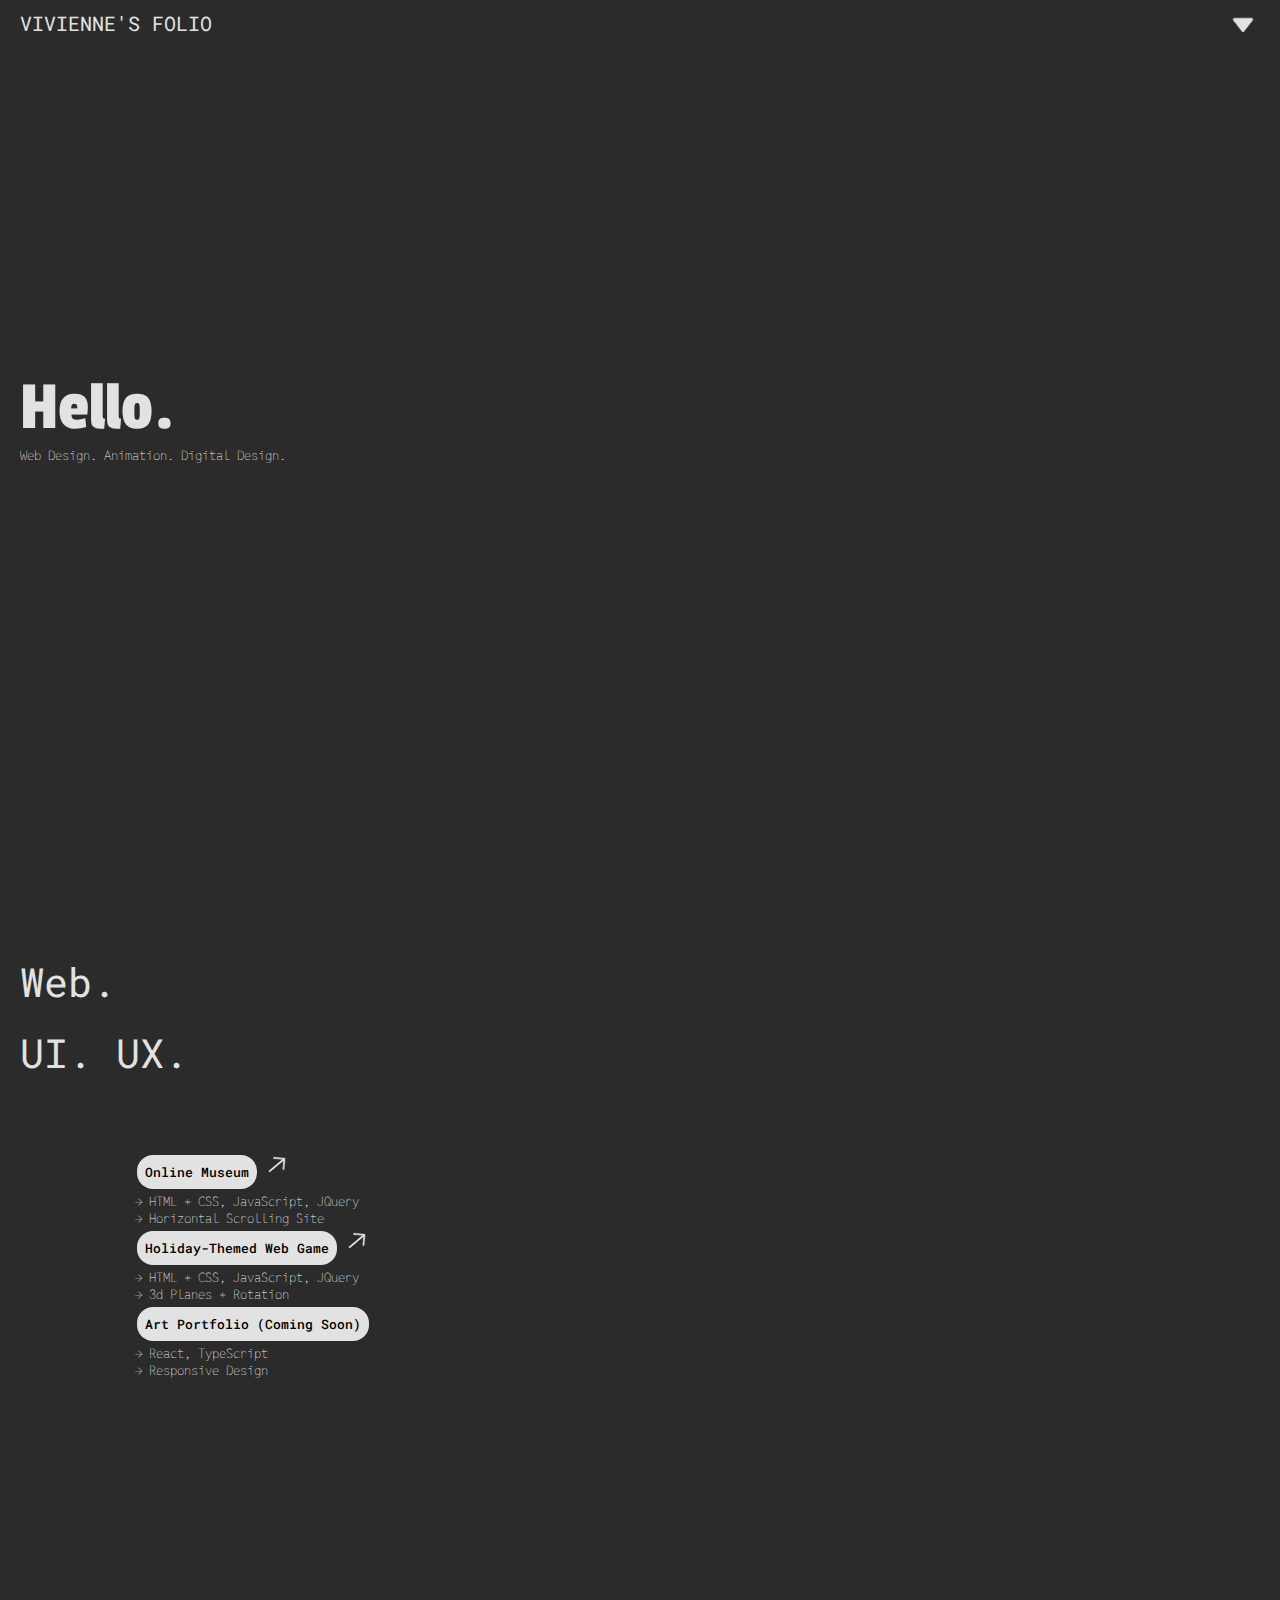
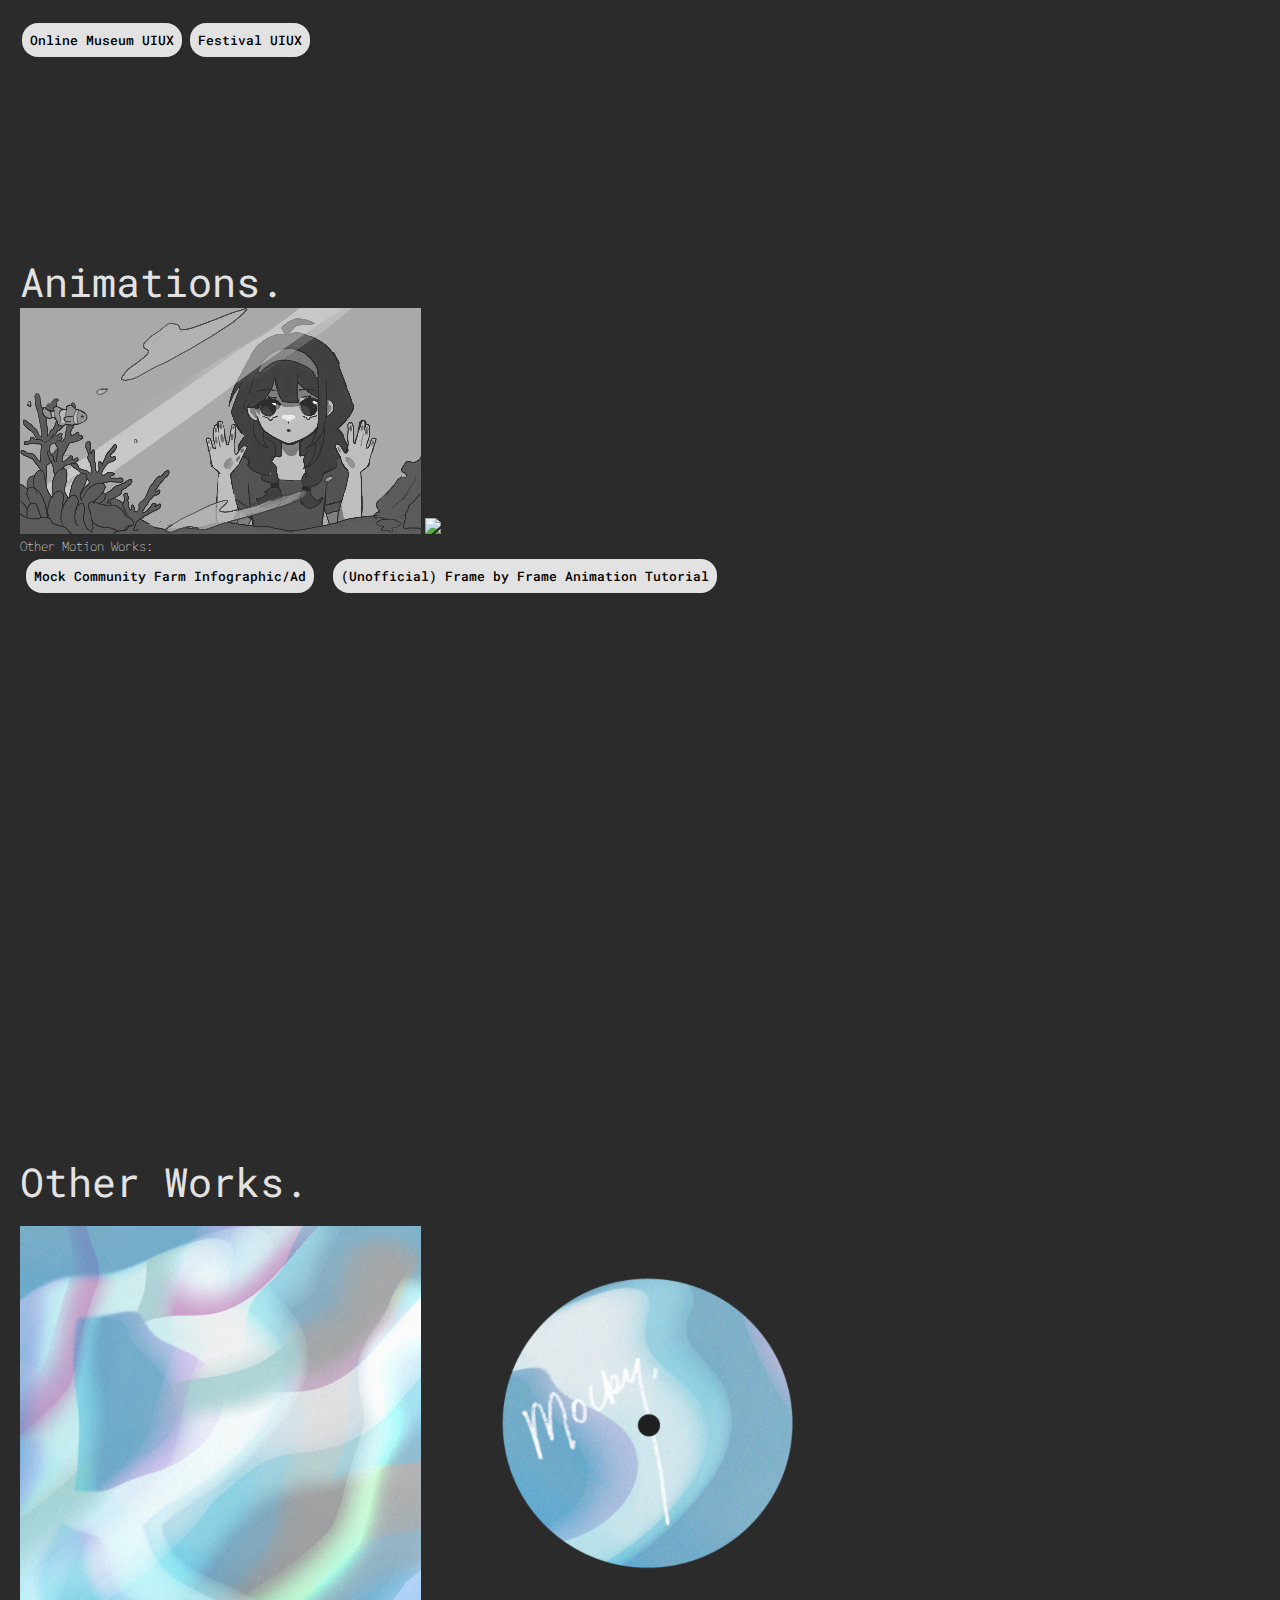
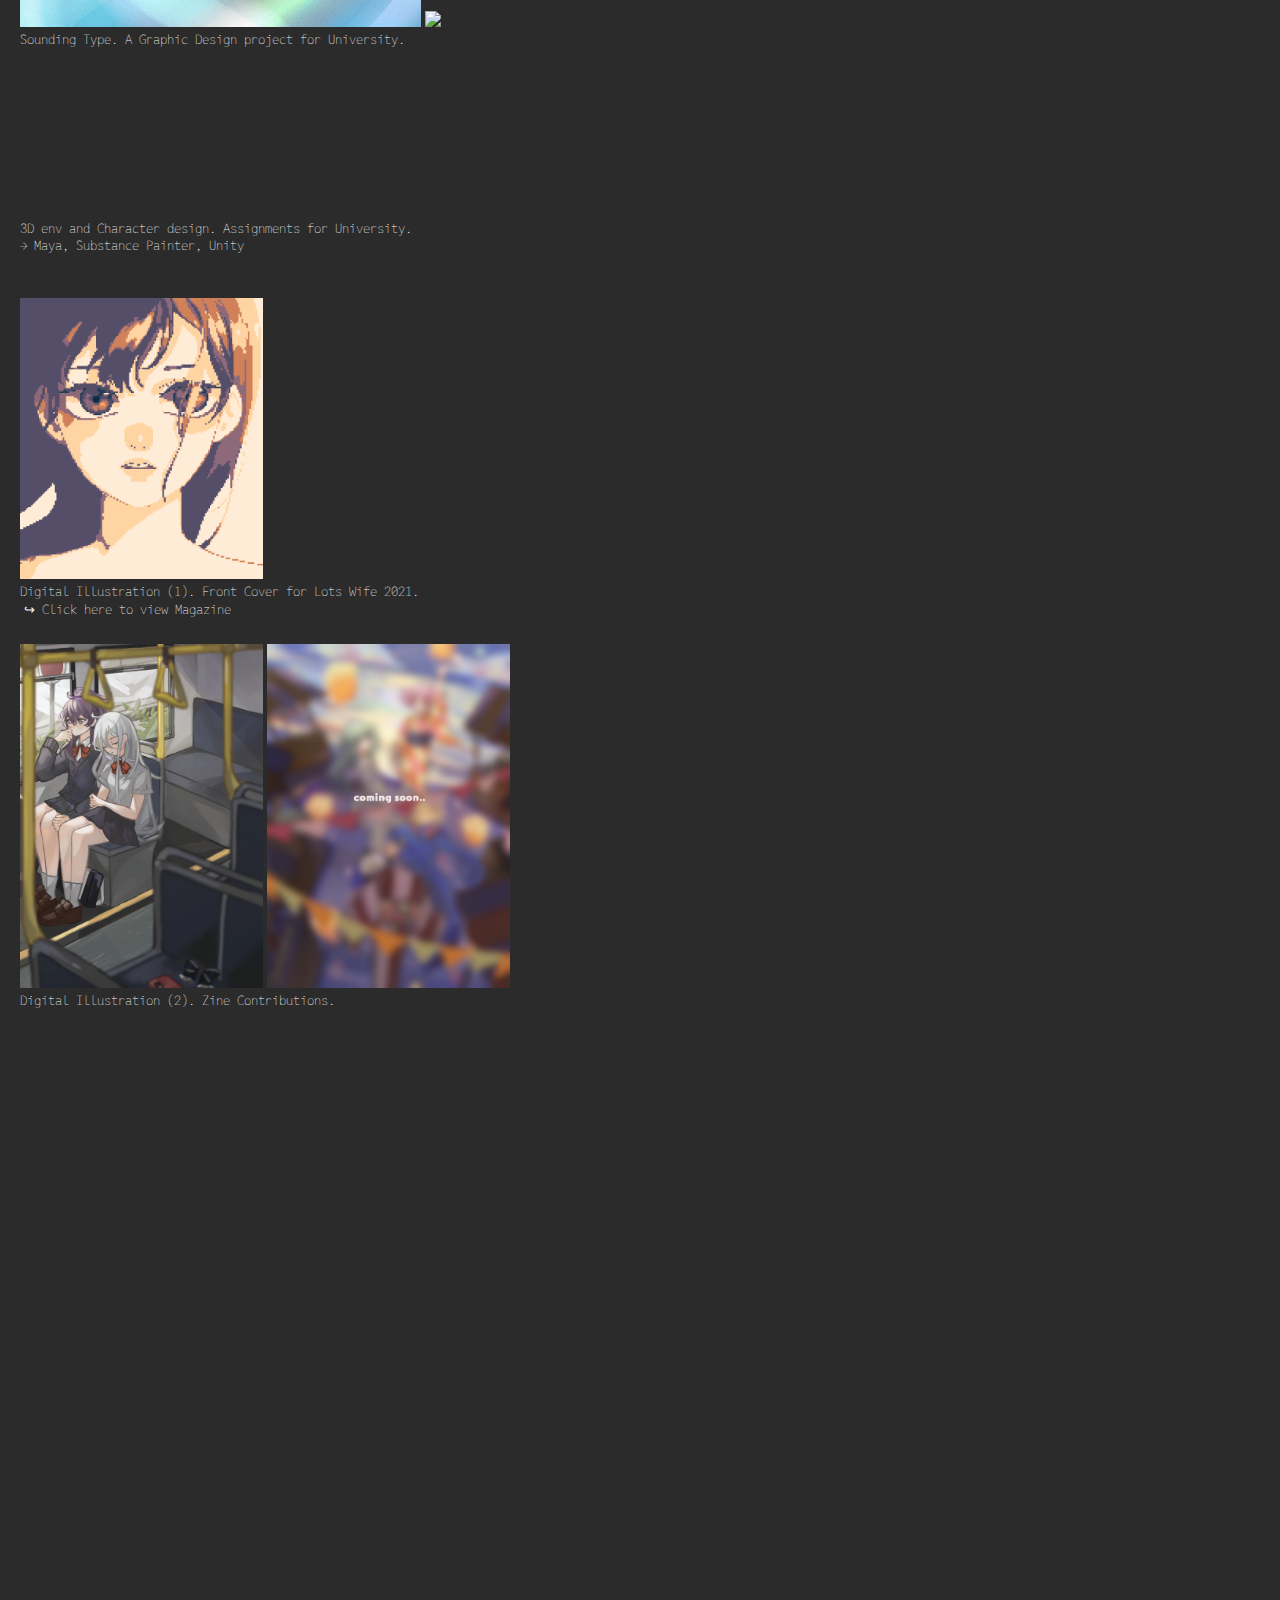
==== index.html @ 4f9b8f93 "Rename page.html to index.html" ====
<!DOCTYPE html>
<html>
  <head>
    <meta charset="UTF-8">
    <meta name="viewport" content="width=device-width, initial-scale=1.0">
    <meta http-equiv="X-UA-Compatible" content="ie=edge">
    <title>test</title>
    <link rel="stylesheet" href="style.css">
    <link rel="icon" href="" type="">

    <link rel="preconnect" href="https://fonts.googleapis.com">
    <link rel="preconnect" href="https://fonts.gstatic.com" crossorigin>
    <link href="https://fonts.googleapis.com/css2?family=Passion+One:wght@400;700;900&family=Reddit+Mono:wght@200..900&family=Roboto+Mono:ital,wght@0,100..700;1,100..700&display=swap" rel="stylesheet">
  </head>
  <body>
    
    
    <div id="header" class="pagesection">
      
      <h2 id = "headertext"> VIVIENNE'S FOLIO </h2>
      <div id="navbar" class="nav">
      
        <img class = "menubutton" onclick="openMenu()" id ="menuicon" src="icons/iconmonstr-caret-down-filled-240.png">
        
        <div id="navbarcontents" class="navcontents">
          <a class = "menulink" href="#webcontentpage">Web . UI/UX</a>  <br/>
          <a class = "menulink" href="#animationpage">Animation</a>  <br/>
          <a class = "menulink" href="#Other">Other Works.</a>  <br/>
          <a class = "menulink" href="#aboutmepage">Me.</a>
        </div>

      </div>
    </div>

    <div id="homepage" class="pagesection">
     
      <div id= "homepagetext">  
        <h1 id = "homepageheading"> Hello. </h1>
        <p> Web Design. Animation. Digital Design. </p> 
      </div>

    </div>


    <div id = "webcontentpage" class="pagesection">
      <h2 class = "sectiontitle"> Web. </h2> <br/>
      <h2 class = "sectiontitle"> UI. UX. </h2> 

      
      

        <div id="weblinksection">

          <div id = "weblinkbuttons"> 
            <button href="pages/vivienne_assignment1/page.html" target=”_blank” id = "museumwebsbutton"> Online Museum </button> <a class = "websitelinksvg" href="pages/vivienne_assignment1/page.html"  target=”_blank”>  <img class = "arrowweblink" src = "icons/iconmonstr-arrow-right-lined-64.png"> </a>
            <p>  &#8594 HTML + CSS, JavaScript, JQuery <br/>  &#8594 Horizontal Scrolling Site  </p>
            <button href="pages/site/proto.html" target=”_blank” id = "xmaswebbutton"> Holiday-Themed Web Game </button> <a class = "websitelinksvg" href="pages/site/proto.html" target=”_blank”>  <img class = "arrowweblink" src = "icons/iconmonstr-arrow-right-lined-64.png"> </a>
            <p>  &#8594 HTML + CSS, JavaScript, JQuery <br/>  &#8594 3d Planes + Rotation </p>
            <button> Art Portfolio (Coming Soon)</button> 
            <p>  &#8594 React, TypeScript <br/>  &#8594 Responsive Design </p>
          </div>
          
         <!--<embed id = "samplesite1" class = "samplesite" src="pages/vivienne_assignment1/page.html" style="width: 48vw; height: 48vh;">--> 
          <iframe id = "samplesite1" class ="samplesite" frameBorder="0" src="pages/vivienne_assignment1/page.html"> </iframe>
          <iframe id = "samplesite2" class ="samplesite" frameBorder="0" src="pages/site/proto.html"> </iframe>
          <br/>

        </div>

      
        
        <div id="uisection">
          <button href="https://www.figma.com/proto/WMw7WQeyi7zPGj8asecyRS/activation-webpage?node-id=0%3A1"> Online Museum UIUX </button>
          <button href="https://www.figma.com/proto/tFUfoQuM3sCkhWz40V9Qg9/webpage?node-id=0%3A1"> Festival UIUX </button>  
        </div>

     

    </div>

    <div id = "animationpage" class="pagesection">
      <h2 id = "animheading" class = "sectiontitle"> Animations. </h2>

      <div id = "animationlayout" class = "othersection"> 
        <video id="anim2" class = "animshowcase" autoplay loop muted>
          <source src="content/Comp 1_1.mp4" type="video/mp4">
        </video>
        <img id= "anim1" class = "animshowcase" src="content/shortanim.gif">
        <video id="anim3" class = "animshowcase" autoplay loop muted>
          <source src="content/LFFanim_preview.mp4" type="video/mp4">
        </video>
      </div>

      <p> Other Motion Works: </p>

      <a href="https://drive.google.com/file/d/1MJJL5-7arNazjq2_z178JiNShPTnDwL_/preview" target=”_blank”>
        <button> Mock Community Farm Infographic/Ad </button>
      </a>

      <a href="https://drive.google.com/file/d/1d7mwHnjquBHbKj4b9lFWCbNDM65Jx17Y/preview" target=”_blank”>
        <button>(Unofficial) Frame by Frame Animation Tutorial</button>
      </a>


    </div>

    <div id = "Other" class="pagesection">
      <h2 class = "sectiontitle" > Other Works. </h2> <br/>

      <div class = "othersection">
        <img class = "otherimgs" src="content/3_spotify_cover.png">
        <img class = "otherimgs" src="content/backofcover3.png">
        <img class = "otherimgs" src="content/1-Sounding-Type-Template-Sleeve.png">

        <p> Sounding Type. A Graphic Design project for University.</p>
      </div><br/>

      <div class = "othersection">
        <video id="3d1" class = "vid3dshowcase" autoplay loop muted>
          <source src="content/3denvisland_1.mp4" type="video/mp4">
        </video>
        <video id="3d2" class = "vid3dshowcase" autoplay loop muted>
          <source src="content/char.mp4" type="video/mp4">
        </video>     

        <p> 3D env and Character design. Assignments for University. <br/>
          &#8594 Maya, Substance Painter, Unity </p>

      </div><br/>

      <div id = "othersectionillust" class = "othersection">
        <img id = "illust" class = "illustrations" src="content/illustrations/viviennelam.pixelart.anime.2.png"> 

        <p> Digital Illustration (1). Front Cover for Lots Wife 2021.</p>
        <a id= "magazinelink" href="https://www.yumpu.com/en/document/view/65536654/lots-wife-edition-2-2021" target=”_blank”>
          &#8618 Click here to view Magazine </a>
          <br/>

        <img id = "illust" class = "illustrations" src="content/illustrations/image.png">
        <img id = "illust" class = "illustrations" src="content/illustrations/previewzine.png">
        <p> Digital Illustration (2). Zine Contributions.</p>
      </div><br/>

    </div>

    <div id = "aboutmepage" class="pagesection">
 
    </div>



    <script src="pagejs.js"></script>
</body>
</html>
---- style.css ----
* {
    margin: 0;
    padding: 0;
    box-sizing: border-box;
}

body {
    margin: 10px 20px 10px;
    height: auto;
    width: 95vw;
    /* add font later*/
    background-color: #2a2b2a;
}

p {
    font-family:"Reddit Mono", monospace;
    font-weight: 100;
    font-size: 13px;
    color: #f6f6f6;
    cursor: default;
}

a {
    text-decoration: none;
    font-family:"Reddit Mono", monospace;
    color: #f6f6f6;
    font-weight: 100;
    cursor: pointer;
    font-size: 13px;
    padding: 4px;
}

iframe {
    position: absolute;
    width: 1236px;
    height: 714px;
    -webkit-transform: scale(0.5);
    -moz-transform: scale(0.5);
    -o-transform: scale(0.5);
    transform: scale(0.5);
    top: -27vh;
    left: 16vw;
}

.samplesite {
    visibility: hidden;
}
button {
    background-color: #e2e2e2;
    text-align: center;
    text-decoration: none;
    display: inline-block;
    margin: 4px 2px;
    border-radius: 16px;
	border: none;
	padding: 8px;
	cursor: pointer;
    font-family: "Roboto Mono", monospace;
    font-weight: 500;
    font-size: 13px;
    z-index: 5;
}


#headertext{
    font-size: 20px;
}
.menulink{
    margin-bottom: -7px;
    display: block;
    text-align: right;
}

.nav{
    position: fixed;
    top: 0px;
    right: 1vw;
    width: min-content;
    height: auto;
    z-index: 100;
}

#header {
    position: relative;
    display: block;
    align-items: center; 
	justify-content: center;
    width: 100%;
    min-height: 5vh;
}

#menuicon{
    background-color: transparent; 
    width: 48px;
    margin-left: 75px;
    cursor: pointer;
    mix-blend-mode: screen;
}

#navbarcontents{
    visibility: hidden;
    background-color: rgba(0, 0, 0, 0.445);
    max-width: fit-content;
    padding: 10px;
    border-radius: 6px;
}

.visible {
    visibility: visible !important;
}

.pagesection{
    position: relative;
    display: block;
    align-items: center; 
	justify-content: center;
    width: 100%;
    min-height: 100vh;
}

.othersection{
    position: relative;
    display: block;
    align-items: center; 
	justify-content: center;
    width: 100%;
    height: min-content;
}

#homepagetext{
    position: relative;
    display: block;
    top: 35vh;
}

#homepageheading{
    font-size: 70px;
}

#othersectionillust{
    height: 62vw;

}

#illust {
 margin-top: 2vw;
}

.otherimgs{
    width: 33%;
}

h1 {
    font-size: 120px;
	color: #e2e2e2;
    font-family: "Passion One", sans-serif;
    font-weight: 400;
    cursor: default;
}

h2 {
    font-size:40px;
	color: #e2e2e2;
    font-family: "Roboto Mono", monospace;
    font-weight: 400;
    cursor: default;
}

.samplesite{
    position: absolute;
    right: 8vw;
    top:0;
}

.buttonclicked {
    opacity: 50%;
}
.websitelinksvg{
    cursor: pointer;
    width: 40px;
}

.arrowweblink {
    position: absolute;
    transform: rotate(-40deg);
    width: 28px;
}
#uisection {
    position: relative;
    display: block;

    width: fit-content;
}

#weblinksection {
    position: relative;
    width: 95vw;
    height: 60vh;
}

#weblinkbuttons {
    position: relative;
    display: block;
    width: max-content;
    margin-left: 9vw;
    padding-top: 8vh;
}

.animshowcase{
    display: inline-block;
    width: 33%;
}
.vid3dshowcase{
    display: inline-block;
    width: 49%;
}

.illustrations{
    width:20%;
}

#anim1 {
    width: 25vw;
}

  /* Phone 
@media only screen and (max-width: 680px) {
    #prevpagebtn, #nextpagebtn {
      display: none;
    }

    body {
        height: 100vh;
        justify-content: center;
        align-items: center;
        overflow: visible;
    

        background-color: #2a2b2a;
    }

    .flipbook {

        position: relative;
        height: 505.2px;
        width: 357px;
        transition: transform 0.5s;
        align-content: center;
        vertical-align: middle;
    }

    .pages {
        position: relative;
        width: 100%;
        height: 100%;    
        top: 0;
        left: 0;
        align-content: center;
        vertical-align: middle;
        margin-bottom: 113%;
    }

    .frontpage, .backpage{
        background-color: white;
        position: relative;
        width: 100%;
        height: 100%;
        margin: 1px;
        top: 0;
        left: 0;
    }

    .backcontent{
        transform: rotateY(0deg);
    }

    .frontpage {
        backface-visibility: hidden;
        border-left:none;
    }

    
    #backhomebutton {
        position: absolute;
        right: 0;
        bottom:-100%;
        width: 15%;
}



  }



  /* iPad 
  @media only screen and (max-width: 1025px) and (orientation: portrait) {


    
  }


  */
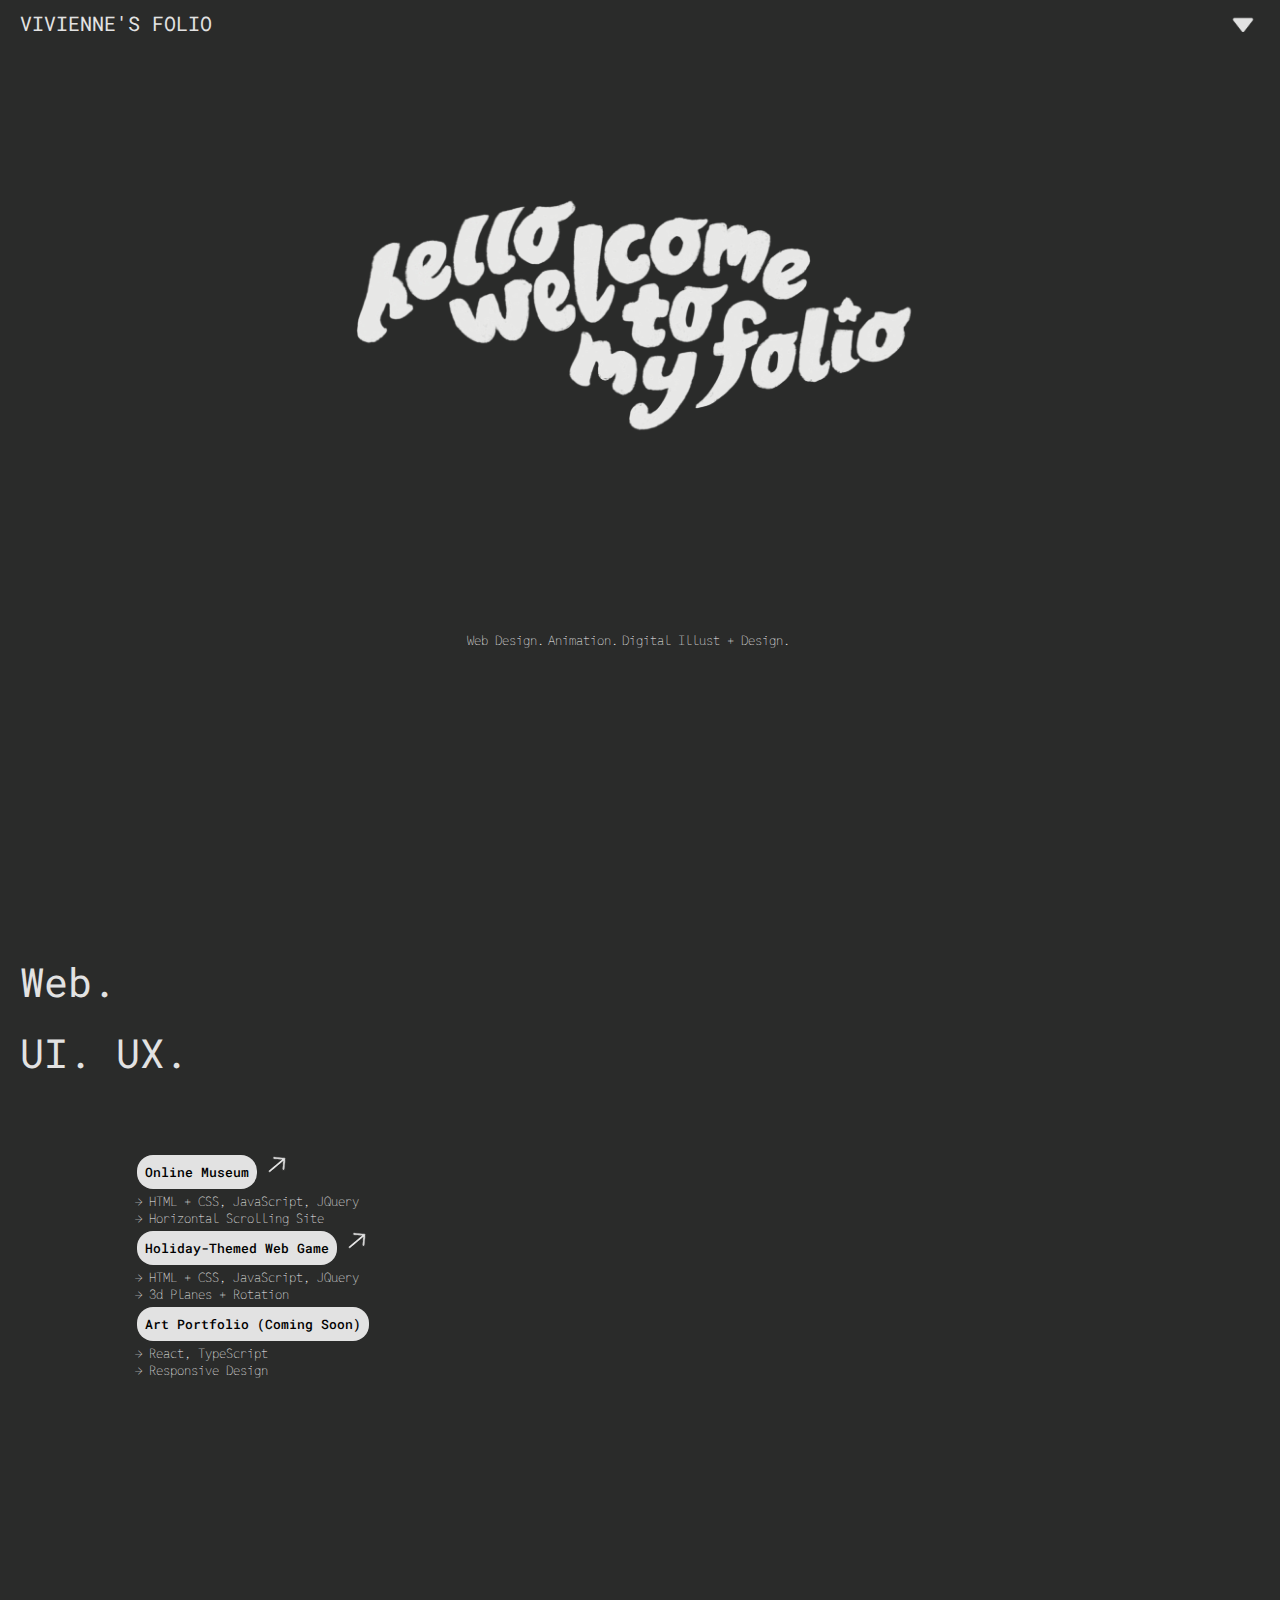
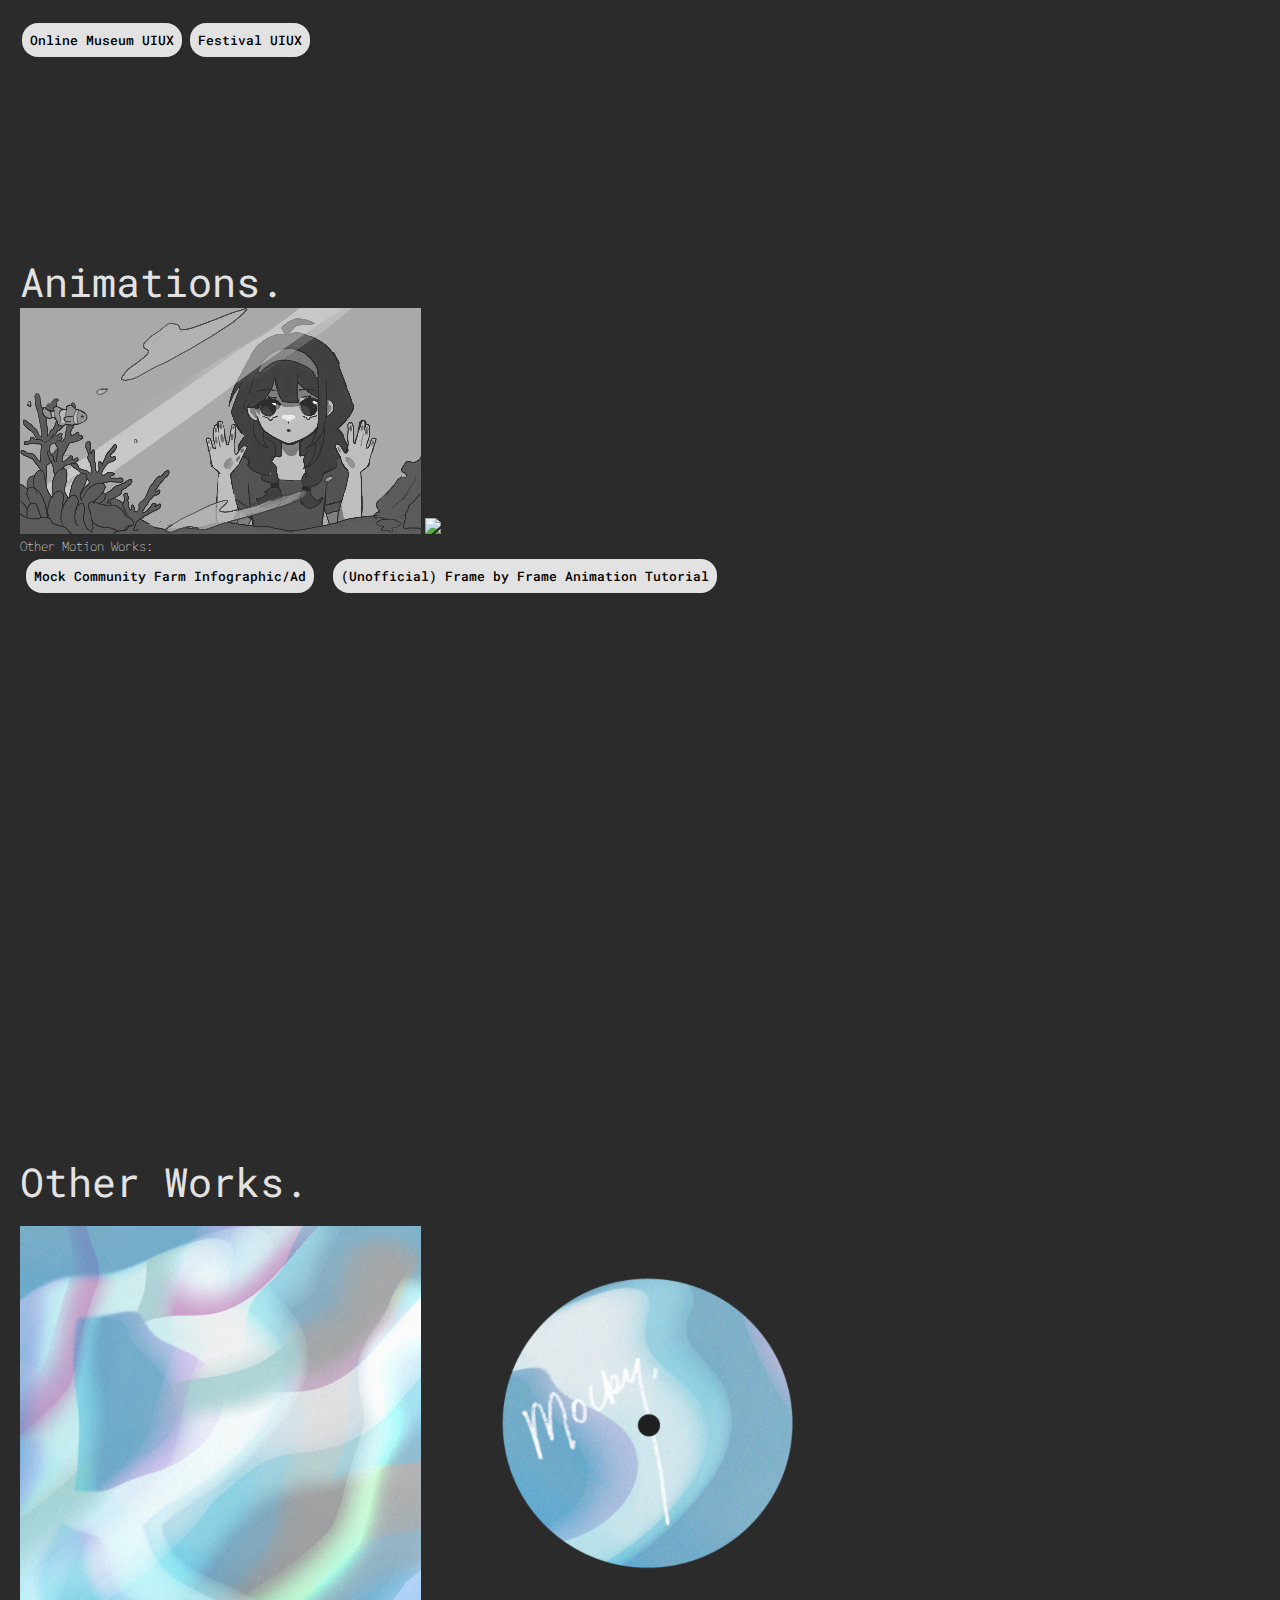
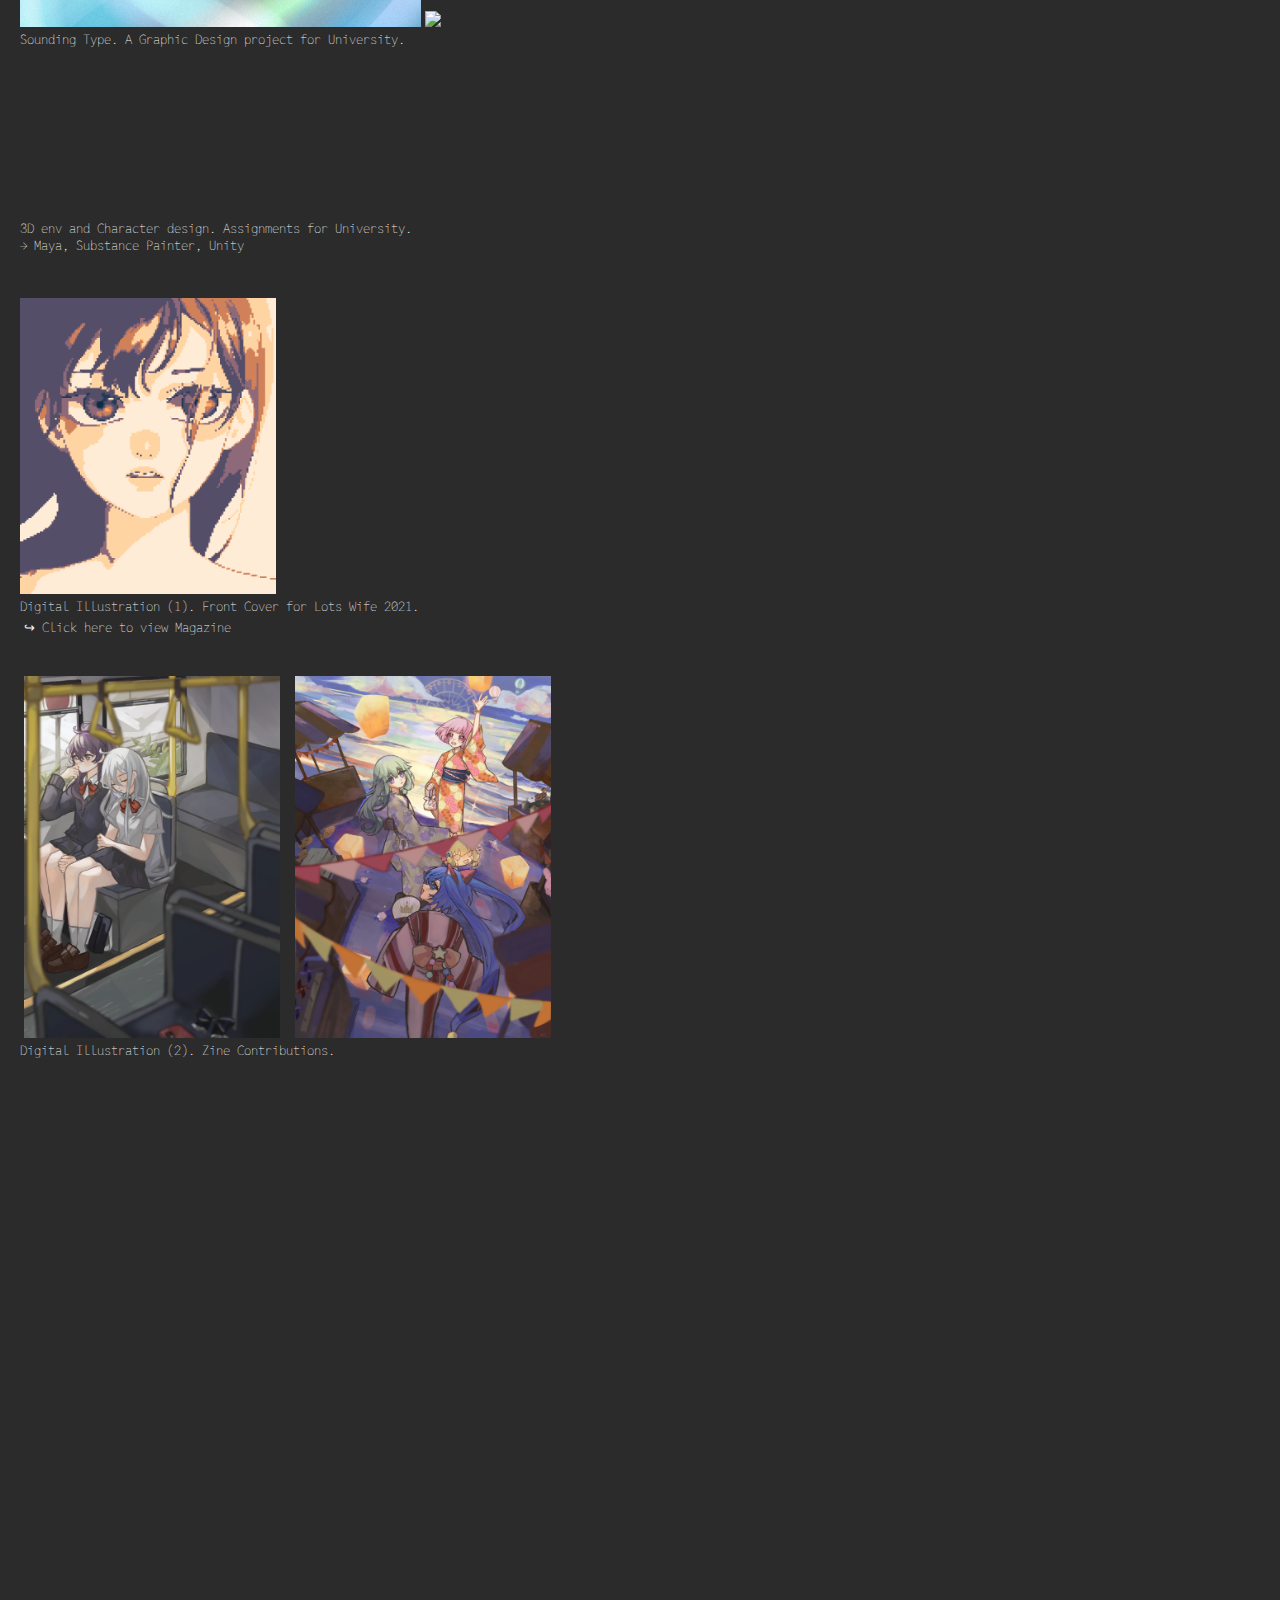
==== commit 6c9de458: "site update" ====
--- a/index.html
+++ b/index.html
@@ -33,10 +33,36 @@
     </div>
 
     <div id="homepage" class="pagesection">
-     
-      <div id= "homepagetext">  
-        <h1 id = "homepageheading"> Hello. </h1>
-        <p> Web Design. Animation. Digital Design. </p> 
+      
+
+      <div id = "introtext">
+        <img onmouseover = "movetextup(introtexthello1)" onmouseout = "reverttext(introtexthello1)" id = "introtexthello1" class ="introtextall" src = "icons/splashtext/hello_h.png">
+        <img id = "introtexthello2" class ="introtextall" src = "icons/splashtext/hello_e.png">
+        <img id = "introtexthello3" class ="introtextall" src = "icons/splashtext/hello_l1.png">
+        <img id = "introtexthello4" class ="introtextall" src = "icons/splashtext/hello_l2.png">
+        <img id = "introtexthello5" class ="introtextall" src = "icons/splashtext/hello_o.png">
+        <img id = "introtextwelcome1" class ="introtextall" src = "icons/splashtext/welcome_w.png">
+        <img id = "introtextwelcome2" class ="introtextall" src = "icons/splashtext/welcome_e1.png">
+        <img id = "introtextwelcome3" class ="introtextall" src = "icons/splashtext/welcome_l.png">
+        <img id = "introtextwelcome4" class ="introtextall" src = "icons/splashtext/welcome_c.png">
+        <img id = "introtextwelcome5" class ="introtextall" src = "icons/splashtext/welcome_o.png">
+        <img id = "introtextwelcome6" class ="introtextall" src = "icons/splashtext/welcome_m.png">
+        <img id = "introtextwelcome7" class ="introtextall" src = "icons/splashtext/welcome_e.png">
+        <img id = "introtextto1" class ="introtextall" src = "icons/splashtext/to_t.png">
+        <img id = "introtextto2" class ="introtextall" src = "icons/splashtext/to_o.png">
+        <img id = "introtextmy1" class ="introtextall" src = "icons/splashtext/my_m.png">
+        <img id = "introtextmy2" class ="introtextall" src = "icons/splashtext/my_y.png">
+        <img id = "introtextfolio1" class ="introtextall" src = "icons/splashtext/folio_f.png">
+        <img id = "introtextfolio2" class ="introtextall" src = "icons/splashtext/folio_o.png">
+        <img id = "introtextfolio3" class ="introtextall" src = "icons/splashtext/folio_l.png">
+        <img id = "introtextfolio4" class ="introtextall" src = "icons/splashtext/folio_i.png">
+        <img id = "introtextfolio5" class ="introtextall" src = "icons/splashtext/folio_o2.png">
+      </div>
+
+      <div id ="subheadingcont">
+        <p class = "introsubheading"> Web Design.</p>
+        <p class = "introsubheading">  Animation.</p> 
+        <p class = "introsubheading"> Digital Illust + Design. </p> 
       </div>
 
     </div>
@@ -52,9 +78,9 @@
         <div id="weblinksection">
 
           <div id = "weblinkbuttons"> 
-            <button href="pages/vivienne_assignment1/page.html" target=”_blank” id = "museumwebsbutton"> Online Museum </button> <a class = "websitelinksvg" href="pages/vivienne_assignment1/page.html"  target=”_blank”>  <img class = "arrowweblink" src = "icons/iconmonstr-arrow-right-lined-64.png"> </a>
+            <button onclick="opensamplesite('samplesite1')" href="pages/vivienne_assignment1/page.html" target=”_blank” id = "museumwebsbutton"> Online Museum </button> <a class = "websitelinksvg" href="pages/vivienne_assignment1/page.html"  target=”_blank”>  <img class = "arrowweblink" src = "icons/iconmonstr-arrow-right-lined-64.png"> </a>
             <p>  &#8594 HTML + CSS, JavaScript, JQuery <br/>  &#8594 Horizontal Scrolling Site  </p>
-            <button href="pages/site/proto.html" target=”_blank” id = "xmaswebbutton"> Holiday-Themed Web Game </button> <a class = "websitelinksvg" href="pages/site/proto.html" target=”_blank”>  <img class = "arrowweblink" src = "icons/iconmonstr-arrow-right-lined-64.png"> </a>
+            <button onclick="opensamplesite('samplesite2')"href="pages/site/proto.html" target=”_blank” id = "xmaswebbutton"> Holiday-Themed Web Game </button> <a class = "websitelinksvg" href="pages/site/proto.html" target=”_blank”>  <img class = "arrowweblink" src = "icons/iconmonstr-arrow-right-lined-64.png"> </a>
             <p>  &#8594 HTML + CSS, JavaScript, JQuery <br/>  &#8594 3d Planes + Rotation </p>
             <button> Art Portfolio (Coming Soon)</button> 
             <p>  &#8594 React, TypeScript <br/>  &#8594 Responsive Design </p>
@@ -136,8 +162,21 @@
           &#8618 Click here to view Magazine </a>
           <br/>
 
-        <img id = "illust" class = "illustrations" src="content/illustrations/image.png">
-        <img id = "illust" class = "illustrations" src="content/illustrations/previewzine.png">
+          
+          <a href = "https://drive.google.com/drive/u/3/folders/13IxkqHqr2XqkUUAH7fJuivTV7MjHlETJ">
+            <div id = "zine1cont" class = "illustrationcont">
+              <img id = "zineillust1" class = "illustrations" src="content/illustrations/image.png">
+              <p id = "zine1text"> Click to view Zine. </p>
+            </div>
+          </a> 
+       
+        <a href = "https://oursummersongzine.carrd.co/" target=”_blank”>
+            <div id = "zine2cont" class = "illustrationcont">
+              <img id = "zineillust2" class = "illustrations" src="content/illustrations/summerzine.jpg">
+              <p id = "zine2text"> Click to view Zine. </p>
+            </div>
+        </a>
+          
         <p> Digital Illustration (2). Zine Contributions.</p>
       </div><br/>
 
--- a/style.css
+++ b/style.css
@@ -32,19 +32,17 @@
 
 iframe {
     position: absolute;
-    width: 1236px;
-    height: 714px;
+    width: 100vw;
+    height: 100vh;
     -webkit-transform: scale(0.5);
-    -moz-transform: scale(0.5);
-    -o-transform: scale(0.5);
-    transform: scale(0.5);
+    -moz-transform: scale(0.5vw);
+    -o-transform: scale(0.5vw);
+    transform: scale(0.45);
     top: -27vh;
-    left: 16vw;
-}
-
-.samplesite {
-    visibility: hidden;
-}
+    left: 9vw;
+}
+
+
 button {
     background-color: #e2e2e2;
     text-align: center;
@@ -61,6 +59,41 @@
     z-index: 5;
 }
 
+#introtext {
+    position: relative;
+    display: block;
+    pointer-events: none;
+}
+
+.introtextall{
+    position: absolute;
+    width: 600px;
+    left: 50%;
+    transform: translate(-50%, 40%);
+    transition: 0.3s ease-in-out;
+}
+
+.introsubheading:hover {
+    transform: translate(0, -1vh);
+}
+
+.introsubheading {
+    transition: 0.2s ease-in-out;
+    display: inline-block;
+}
+
+#subheadingcont {
+    position: absolute;
+    width:fit-content;
+    top: 65%;
+    left: 50%;
+    transform: translate(-50%, -50%);
+}
+
+.splashtextraise{
+    transform: translate(-50%, 35%);
+    transition: 0.3s ease-in-out;
+}
 
 #headertext{
     font-size: 20px;
@@ -114,7 +147,7 @@
     display: block;
     align-items: center; 
 	justify-content: center;
-    width: 100%;
+    width: fit-content;
     min-height: 100vh;
 }
 
@@ -131,6 +164,10 @@
     position: relative;
     display: block;
     top: 35vh;
+}
+
+#homepage {
+    width: 100%;
 }
 
 #homepageheading{
@@ -169,7 +206,7 @@
 .samplesite{
     position: absolute;
     right: 8vw;
-    top:0;
+    visibility: hidden;
 }
 
 .buttonclicked {
@@ -216,12 +253,69 @@
 }
 
 .illustrations{
-    width:20%;
+    width:20vw;
+}
+
+#zine2cont:hover #zine2text {
+    opacity: 1;
+    transition: 0.1s ease-in-out;
+}
+
+#zine1cont:hover #zine1text {
+    opacity: 1;
+    transition: 0.1s ease-in-out;
+}
+
+#zine2cont:hover #zineillust2 {
+    opacity: 0.5;
+    background-color: #f6f6f6;
+    transition: 0.3s ease-in-out;
+    text-align: center;
+}
+
+#zine1cont:hover #zineillust1 {
+    opacity: 0.5;
+    background-color: #f6f6f6;
+    transition: 0.3s ease-in-out;
+    text-align: center;
+}
+
+#zineillust2 {
+    opacity: 1;
+}
+
+#zine2text, #zine1text {
+    position: absolute;
+    top: 50%;
+    left: 50%;
+    transform: translate(-50%, -50%);
+    cursor: pointer;
+    opacity: 0;
+    transition: 0.1s ease-in-out;
+}
+
+.illustrationcont {
+    display: inline-block;
+    width: fit-content;
+    position: relative;
+    text-align: center;
 }
 
 #anim1 {
     width: 25vw;
 }
+
+#magazinelink{
+    position: relative;
+    display: block;
+    margin-bottom: 2vh;
+}
+
+
+#magazinelink:hover{
+    text-decoration: underline;
+}
+
 
   /* Phone 
 @media only screen and (max-width: 680px) {
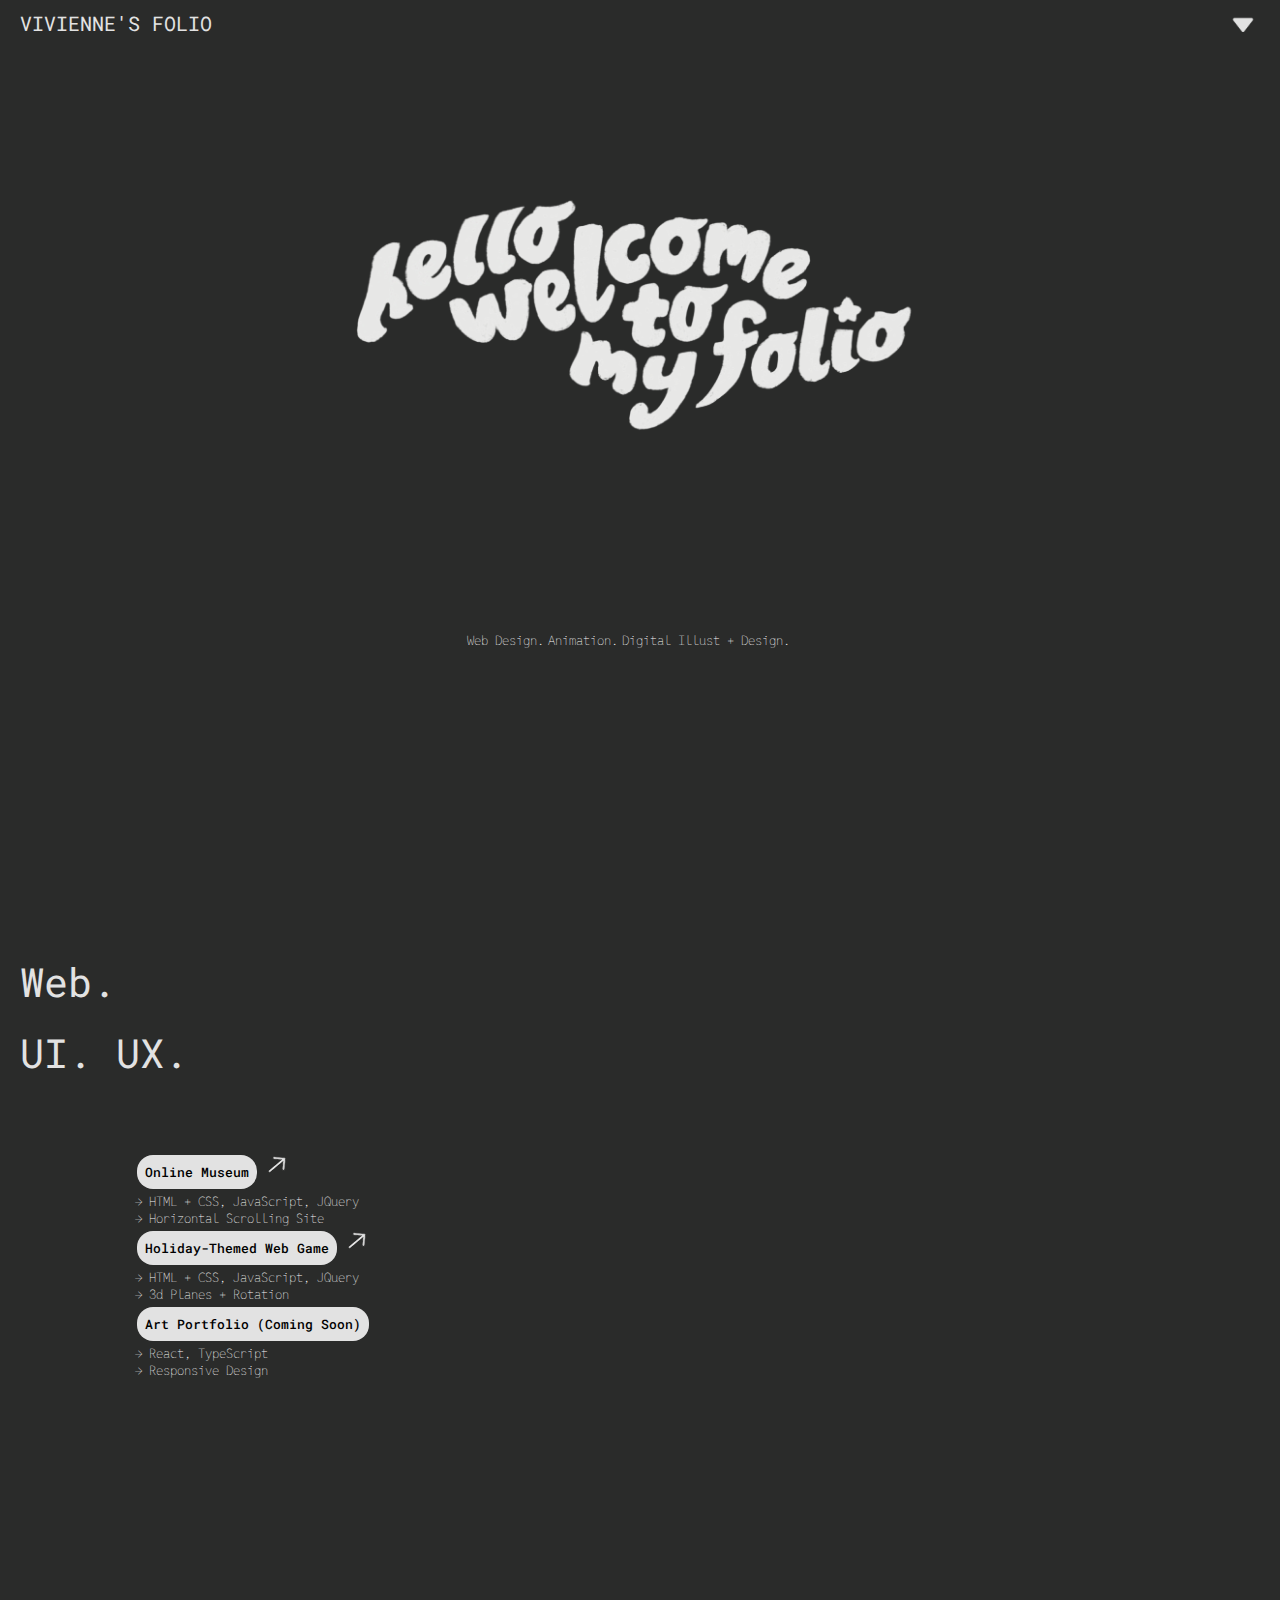
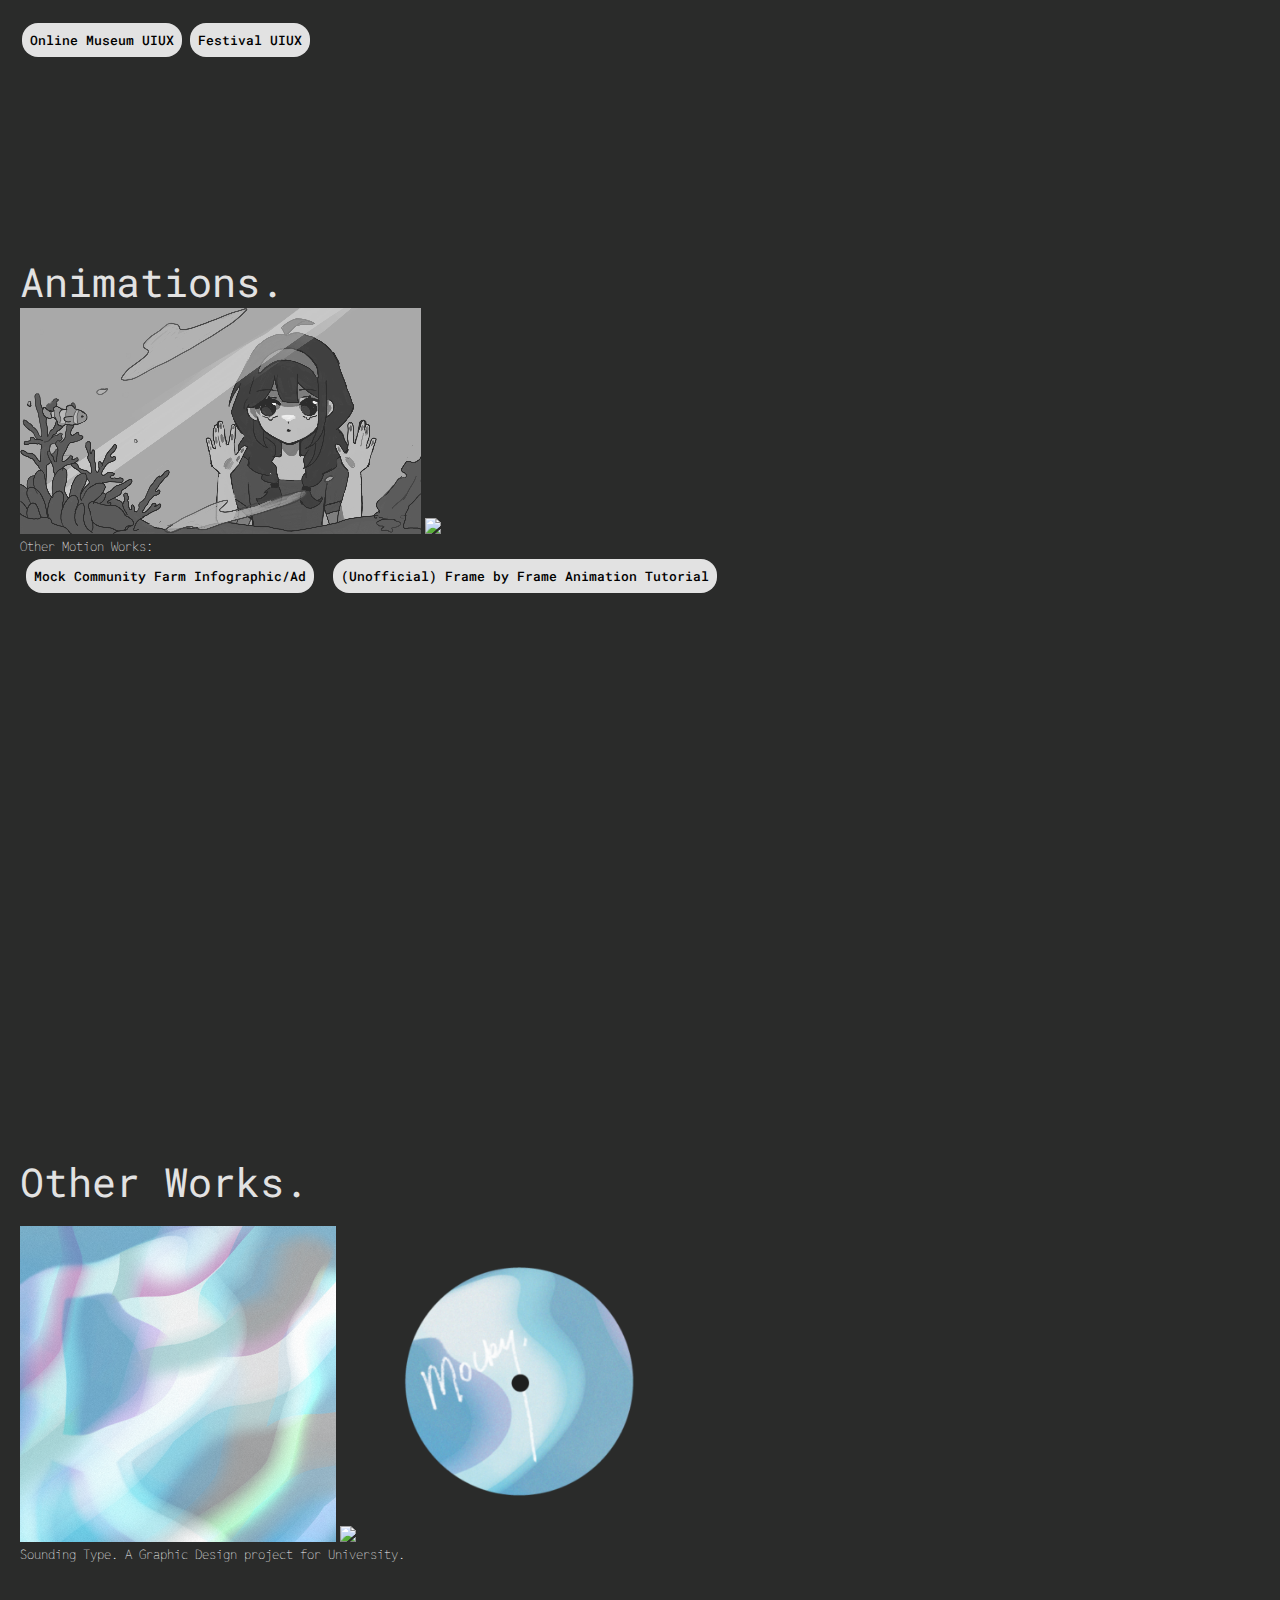
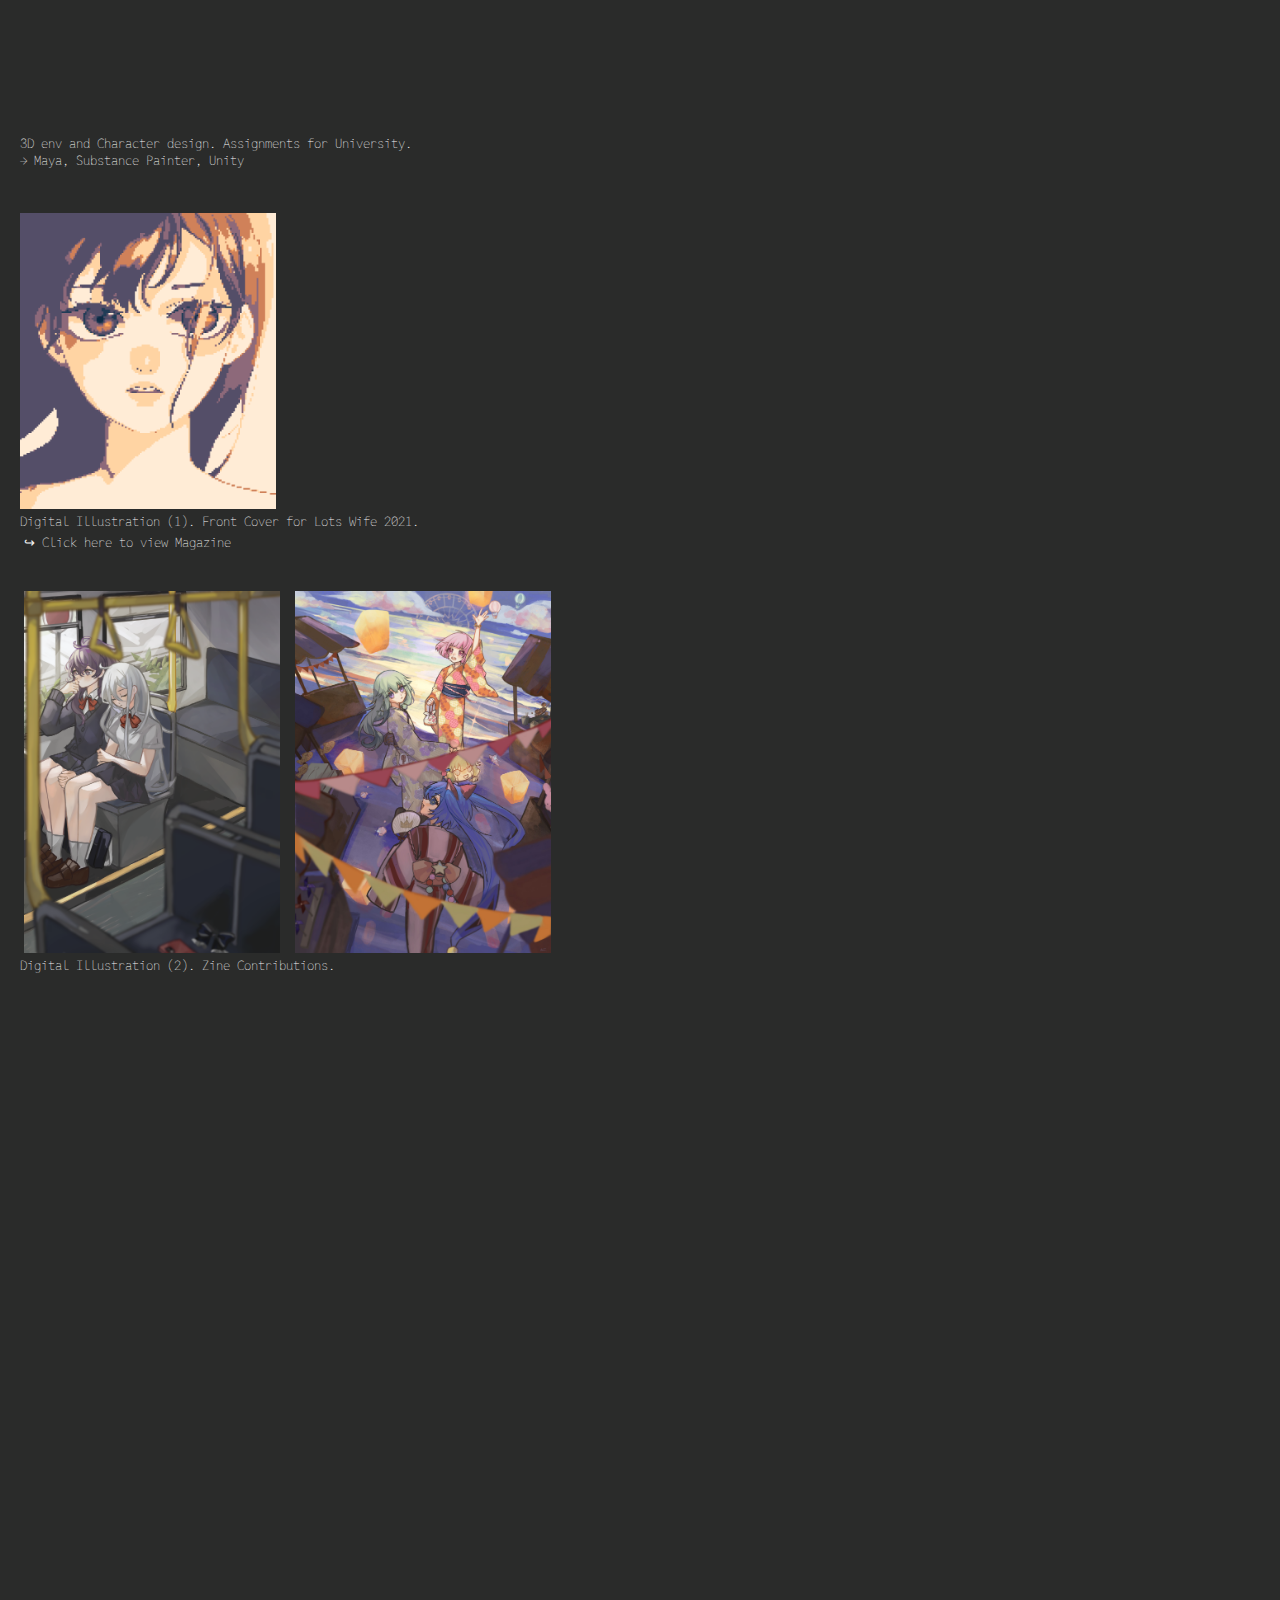
==== commit 7c47fff3: "added interactive intro text + fixed sample site buttons" ====
--- a/index.html
+++ b/index.html
@@ -78,18 +78,19 @@
         <div id="weblinksection">
 
           <div id = "weblinkbuttons"> 
-            <button onclick="opensamplesite('samplesite1')" href="pages/vivienne_assignment1/page.html" target=”_blank” id = "museumwebsbutton"> Online Museum </button> <a class = "websitelinksvg" href="pages/vivienne_assignment1/page.html"  target=”_blank”>  <img class = "arrowweblink" src = "icons/iconmonstr-arrow-right-lined-64.png"> </a>
+            <button onclick="opensamplesite('samplesite1', 'pages/vivienne_assignment1/page.html')" href="pages/vivienne_assignment1/page.html" target=”_blank” id = "museumwebsbutton"> Online Museum </button> <a class = "websitelinksvg" href="pages/vivienne_assignment1/page.html"  target=”_blank”>  <img class = "arrowweblink" src = "icons/iconmonstr-arrow-right-lined-64.png"> </a>
             <p>  &#8594 HTML + CSS, JavaScript, JQuery <br/>  &#8594 Horizontal Scrolling Site  </p>
-            <button onclick="opensamplesite('samplesite2')"href="pages/site/proto.html" target=”_blank” id = "xmaswebbutton"> Holiday-Themed Web Game </button> <a class = "websitelinksvg" href="pages/site/proto.html" target=”_blank”>  <img class = "arrowweblink" src = "icons/iconmonstr-arrow-right-lined-64.png"> </a>
+            <button onclick="opensamplesite('samplesite2', 'pages/site/proto.html')" href="pages/site/proto.html" target=”_blank” id = "xmaswebbutton"> Holiday-Themed Web Game </button> <a class = "websitelinksvg" href="pages/site/proto.html" target=”_blank”>  <img class = "arrowweblink" src = "icons/iconmonstr-arrow-right-lined-64.png"> </a>
             <p>  &#8594 HTML + CSS, JavaScript, JQuery <br/>  &#8594 3d Planes + Rotation </p>
             <button> Art Portfolio (Coming Soon)</button> 
             <p>  &#8594 React, TypeScript <br/>  &#8594 Responsive Design </p>
           </div>
           
-         <!--<embed id = "samplesite1" class = "samplesite" src="pages/vivienne_assignment1/page.html" style="width: 48vw; height: 48vh;">--> 
-          <iframe id = "samplesite1" class ="samplesite" frameBorder="0" src="pages/vivienne_assignment1/page.html"> </iframe>
-          <iframe id = "samplesite2" class ="samplesite" frameBorder="0" src="pages/site/proto.html"> </iframe>
-          <br/>
+          
+          <div id = "samplesitecont">
+            <!--<iframe id = "samplesite1" class ="samplesite" frameBorder="0" src="pages/vivienne_assignment1/page.html"> </iframe>
+            <iframe id = "samplesite2" class ="samplesite" frameBorder="0" src="pages/site/proto.html"> </iframe> -->
+          </div>
 
         </div>
 
--- a/style.css
+++ b/style.css
@@ -40,6 +40,7 @@
     transform: scale(0.45);
     top: -27vh;
     left: 9vw;
+    border: none;
 }
 
 
@@ -62,15 +63,16 @@
 #introtext {
     position: relative;
     display: block;
-    pointer-events: none;
-}
-
-.introtextall{
-    position: absolute;
     width: 600px;
+    height: 285px;
     left: 50%;
     transform: translate(-50%, 40%);
-    transition: 0.3s ease-in-out;
+}
+
+.introtextall{
+    position: absolute;
+    max-width: 100%;
+    transition: 0.2s ease-in-out;
 }
 
 .introsubheading:hover {
@@ -184,7 +186,7 @@
 }
 
 .otherimgs{
-    width: 33%;
+    width: 26%;
 }
 
 h1 {
@@ -206,7 +208,6 @@
 .samplesite{
     position: absolute;
     right: 8vw;
-    visibility: hidden;
 }
 
 .buttonclicked {
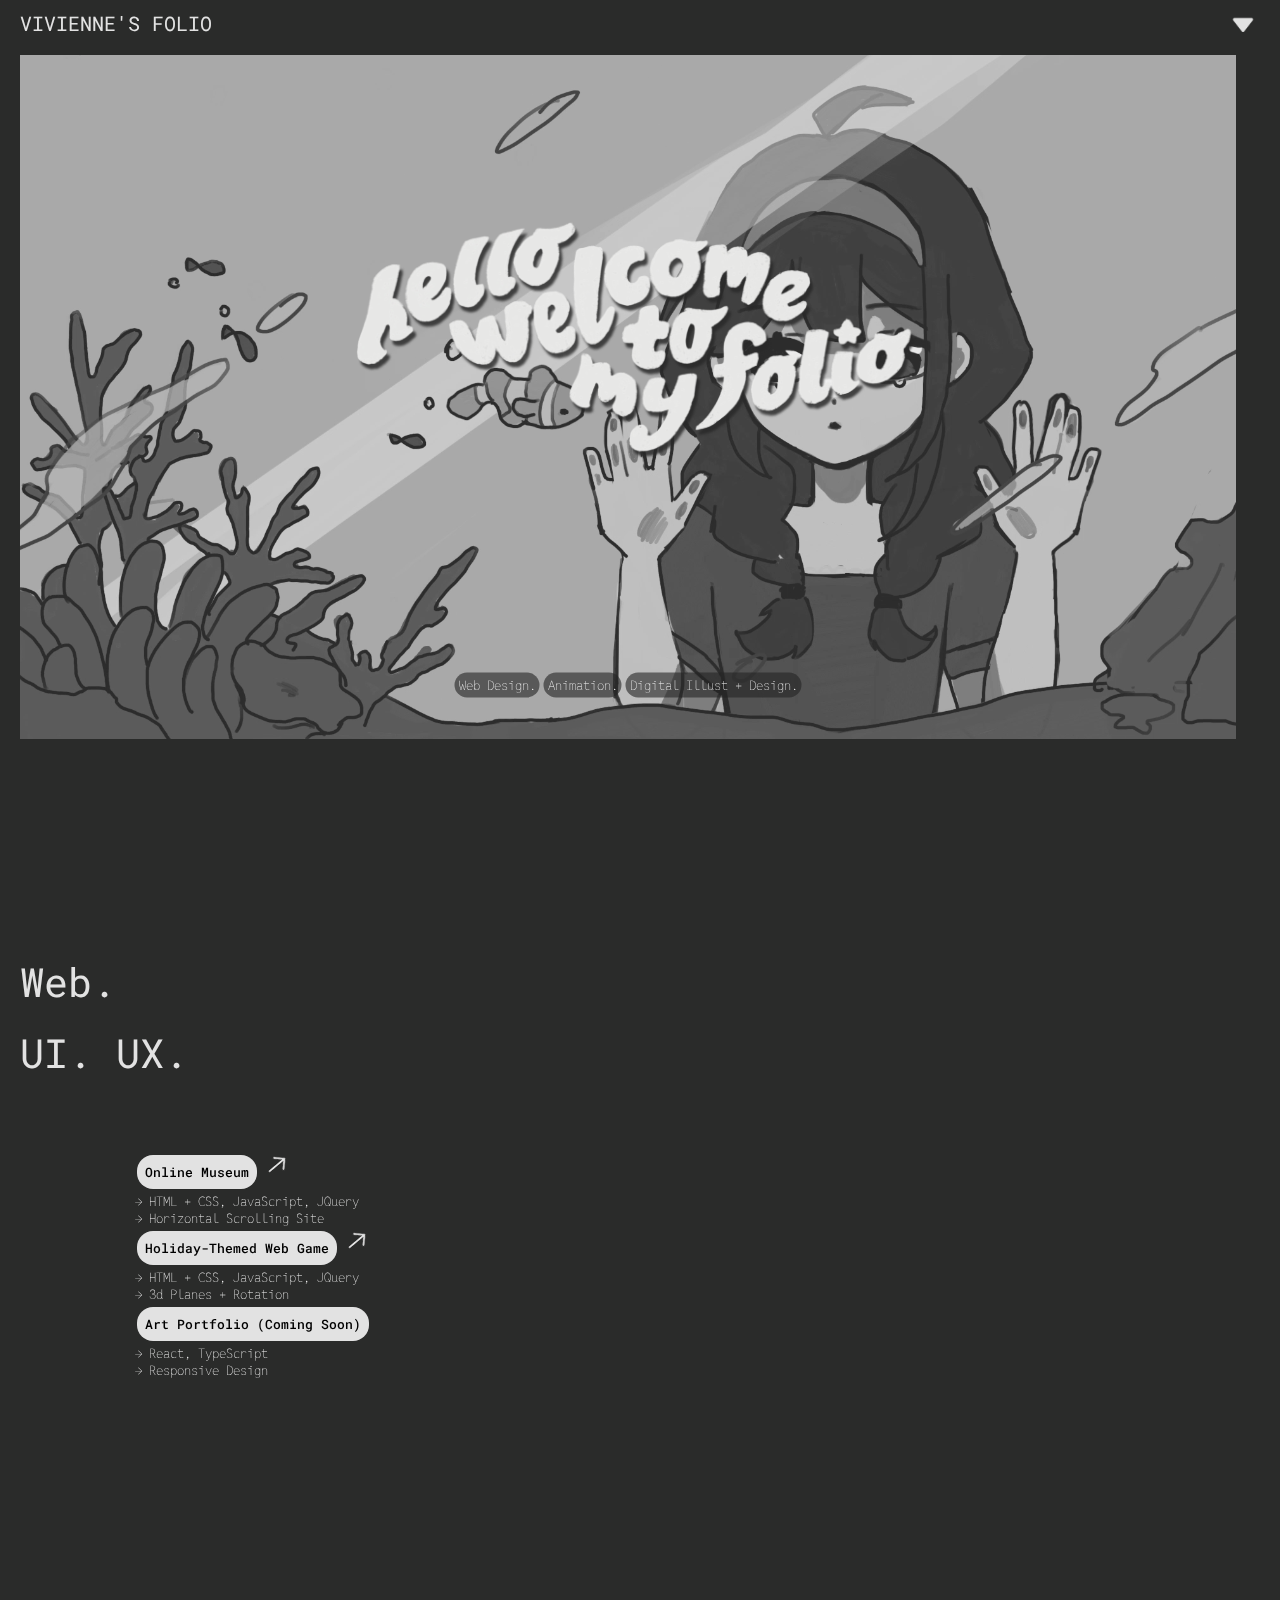
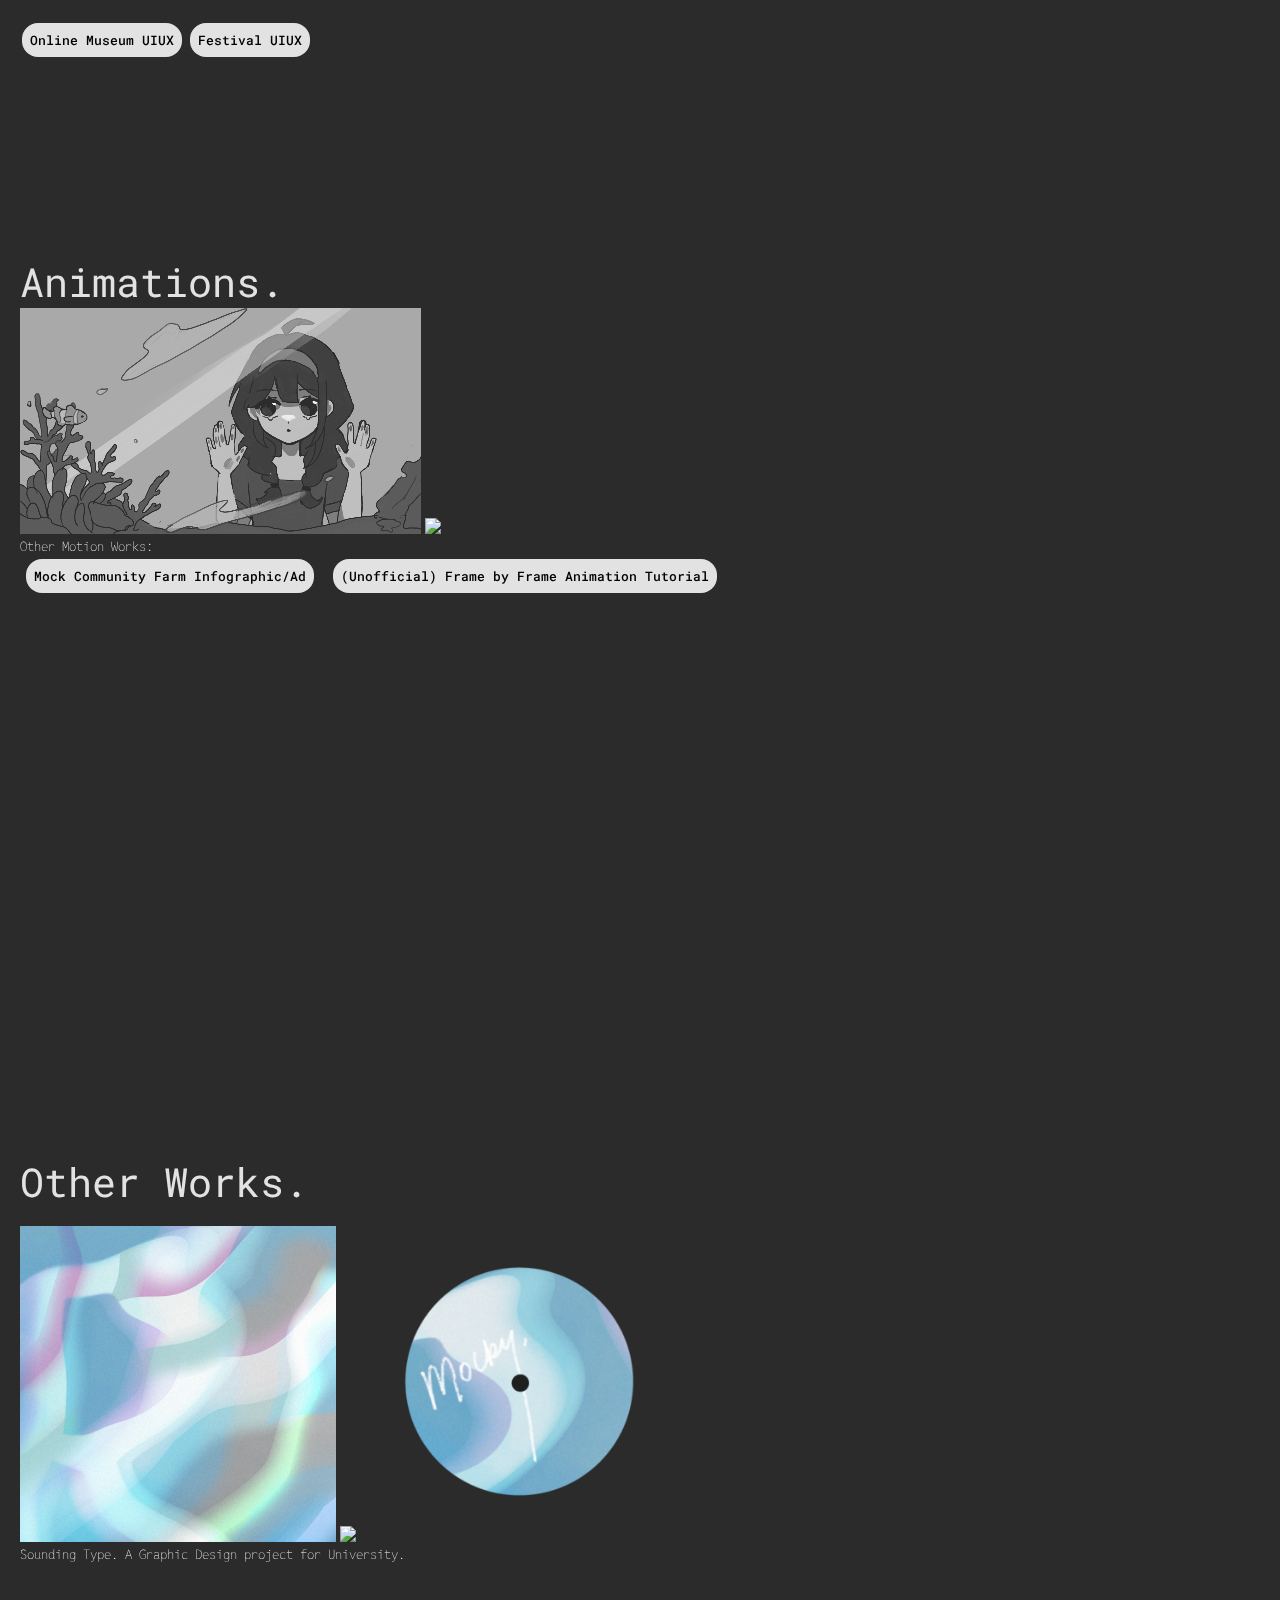
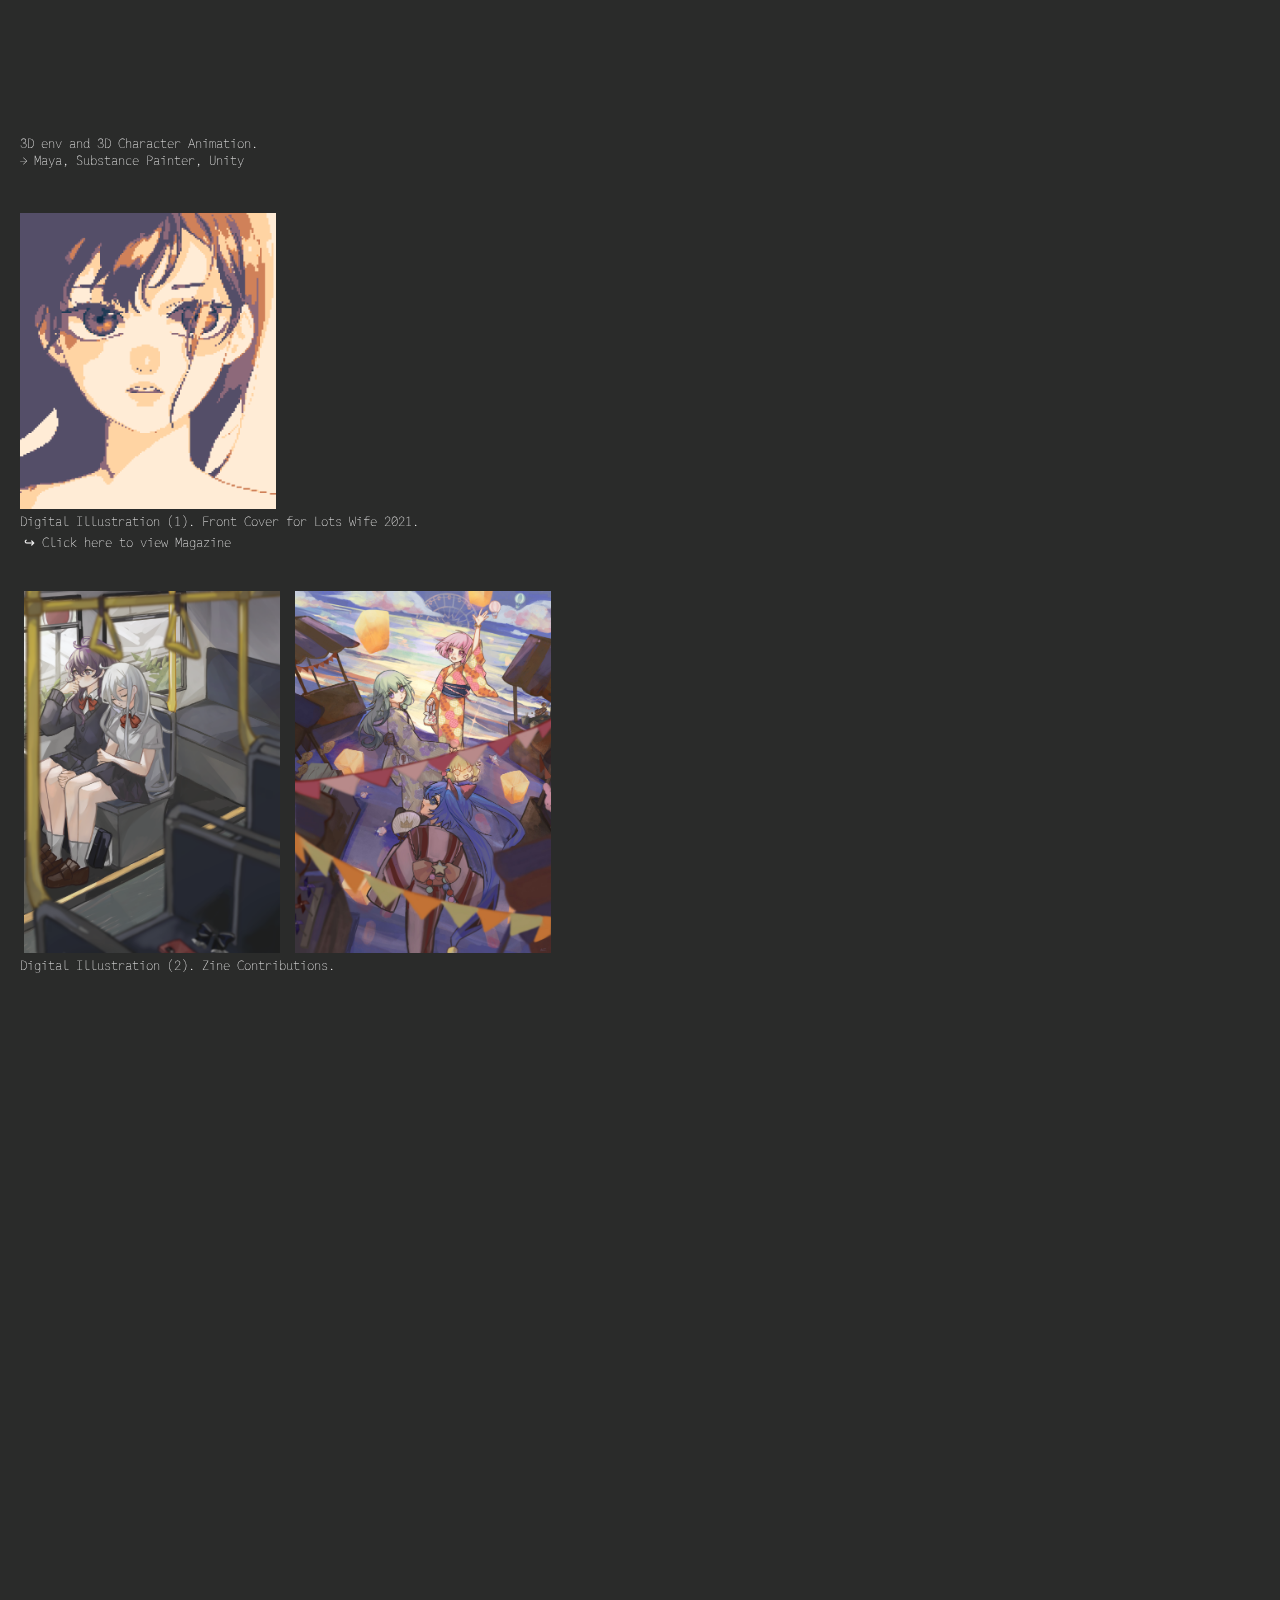
==== commit 99634603: "siteupdate" ====
--- a/index.html
+++ b/index.html
@@ -34,6 +34,14 @@
 
     <div id="homepage" class="pagesection">
       
+      <div id="introvideocont">  
+        
+        <video id="introvideo" autoplay loop muted>
+          <source src="content/Comp 1_1.mp4" type="video/mp4">
+        </video>
+    
+      </div>
+     
 
       <div id = "introtext">
         <img onmouseover = "movetextup(introtexthello1)" onmouseout = "reverttext(introtexthello1)" id = "introtexthello1" class ="introtextall" src = "icons/splashtext/hello_h.png">
@@ -59,6 +67,16 @@
         <img id = "introtextfolio5" class ="introtextall" src = "icons/splashtext/folio_o2.png">
       </div>
 
+      <!-- <div onclick = "playstaranim('starstatic1') " id = "starplacement1"  class = "staranimcont">
+        <img id="starstatic1" class = "star" src= "icons/splashtext/starstatic.png">
+        <img id="staranim1" class = "staranim" src= "icons/splashtext/star.gif">
+      </div>
+
+      <div id = "starplacement2"  class = "staranimcont">
+        <img id="starstatic2" class = "star" src= "icons/splashtext/starstatic.png">
+        <img id="staranim2" class = "staranim" src= "icons/splashtext/star.gif">
+      </div> -->
+
       <div id ="subheadingcont">
         <p class = "introsubheading"> Web Design.</p>
         <p class = "introsubheading">  Animation.</p> 
@@ -150,7 +168,7 @@
           <source src="content/char.mp4" type="video/mp4">
         </video>     
 
-        <p> 3D env and Character design. Assignments for University. <br/>
+        <p> 3D env and 3D Character Animation. <br/>
           &#8594 Maya, Substance Painter, Unity </p>
 
       </div><br/>
@@ -184,6 +202,10 @@
     </div>
 
     <div id = "aboutmepage" class="pagesection">
+
+      <div id = "aboutmecont">
+
+      </div>
  
     </div>
 
--- a/style.css
+++ b/style.css
@@ -64,30 +64,94 @@
     position: relative;
     display: block;
     width: 600px;
-    height: 285px;
+    height: 340px;
     left: 50%;
     transform: translate(-50%, 40%);
 }
 
+.star{
+    width: 100px;
+    position: absolute;
+    top: 0;
+    filter: drop-shadow(1px 0px 0px rgb(241, 241, 241));
+}
+
+.staranim{
+    width: 85px;
+    position: absolute;
+    top: 0;
+    filter: drop-shadow(1px 0px 0px rgb(241, 241, 241));
+    visibility: hidden;
+}
+
+#staranim {
+    visibility: hidden;
+}
+
+.staranimcont{
+    position: absolute;
+    cursor: pointer;
+}
+
+@keyframes upndown {
+    0% {transform: translateY(0px);}
+    100% {transform: translateY(12px);}
+
+}
+
+@keyframes upndown2 {
+    0% {transform: translateY(0px);}
+    100% {transform: translateY(-12px);}
+
+}
+#starplacement1{
+    top: 45%;
+    left: 28%;
+    animation: upndown 1s infinite alternate;
+}
+
+#starplacement2{
+    top: 17%;
+    right: 30%;
+    animation: upndown2 1s infinite alternate;
+}
+
+#starstatic2  {
+    transform: scaleX(-1);
+}
+
+#staranime2{
+    transform: scaleX(-1);
+}
+
+.hideelem {
+    visibility: hidden;
+}
+
 .introtextall{
     position: absolute;
     max-width: 100%;
     transition: 0.2s ease-in-out;
+    filter: drop-shadow(3px 5px 1px rgba(40, 40, 40, 0.841));
+    pointer-events: none;
 }
 
 .introsubheading:hover {
-    transform: translate(0, -1vh);
+    transform: translate(0, 1vh);
 }
 
 .introsubheading {
     transition: 0.2s ease-in-out;
     display: inline-block;
+    background-color: #23232399;
+    padding: 4px;
+    border-radius: 20px;
 }
 
 #subheadingcont {
     position: absolute;
     width:fit-content;
-    top: 65%;
+    top: 70%;
     left: 50%;
     transform: translate(-50%, -50%);
 }
@@ -169,7 +233,21 @@
 }
 
 #homepage {
-    width: 100%;
+    width: 100%; 
+    overflow: hidden;
+}
+
+#introvideocont{
+    position: absolute;
+    height: 88vh;
+    width: 100vw;
+    overflow: hidden;
+}
+
+#introvideo {
+    position: absolute;
+    width:95%;
+    z-index: -100;
 }
 
 #homepageheading{
